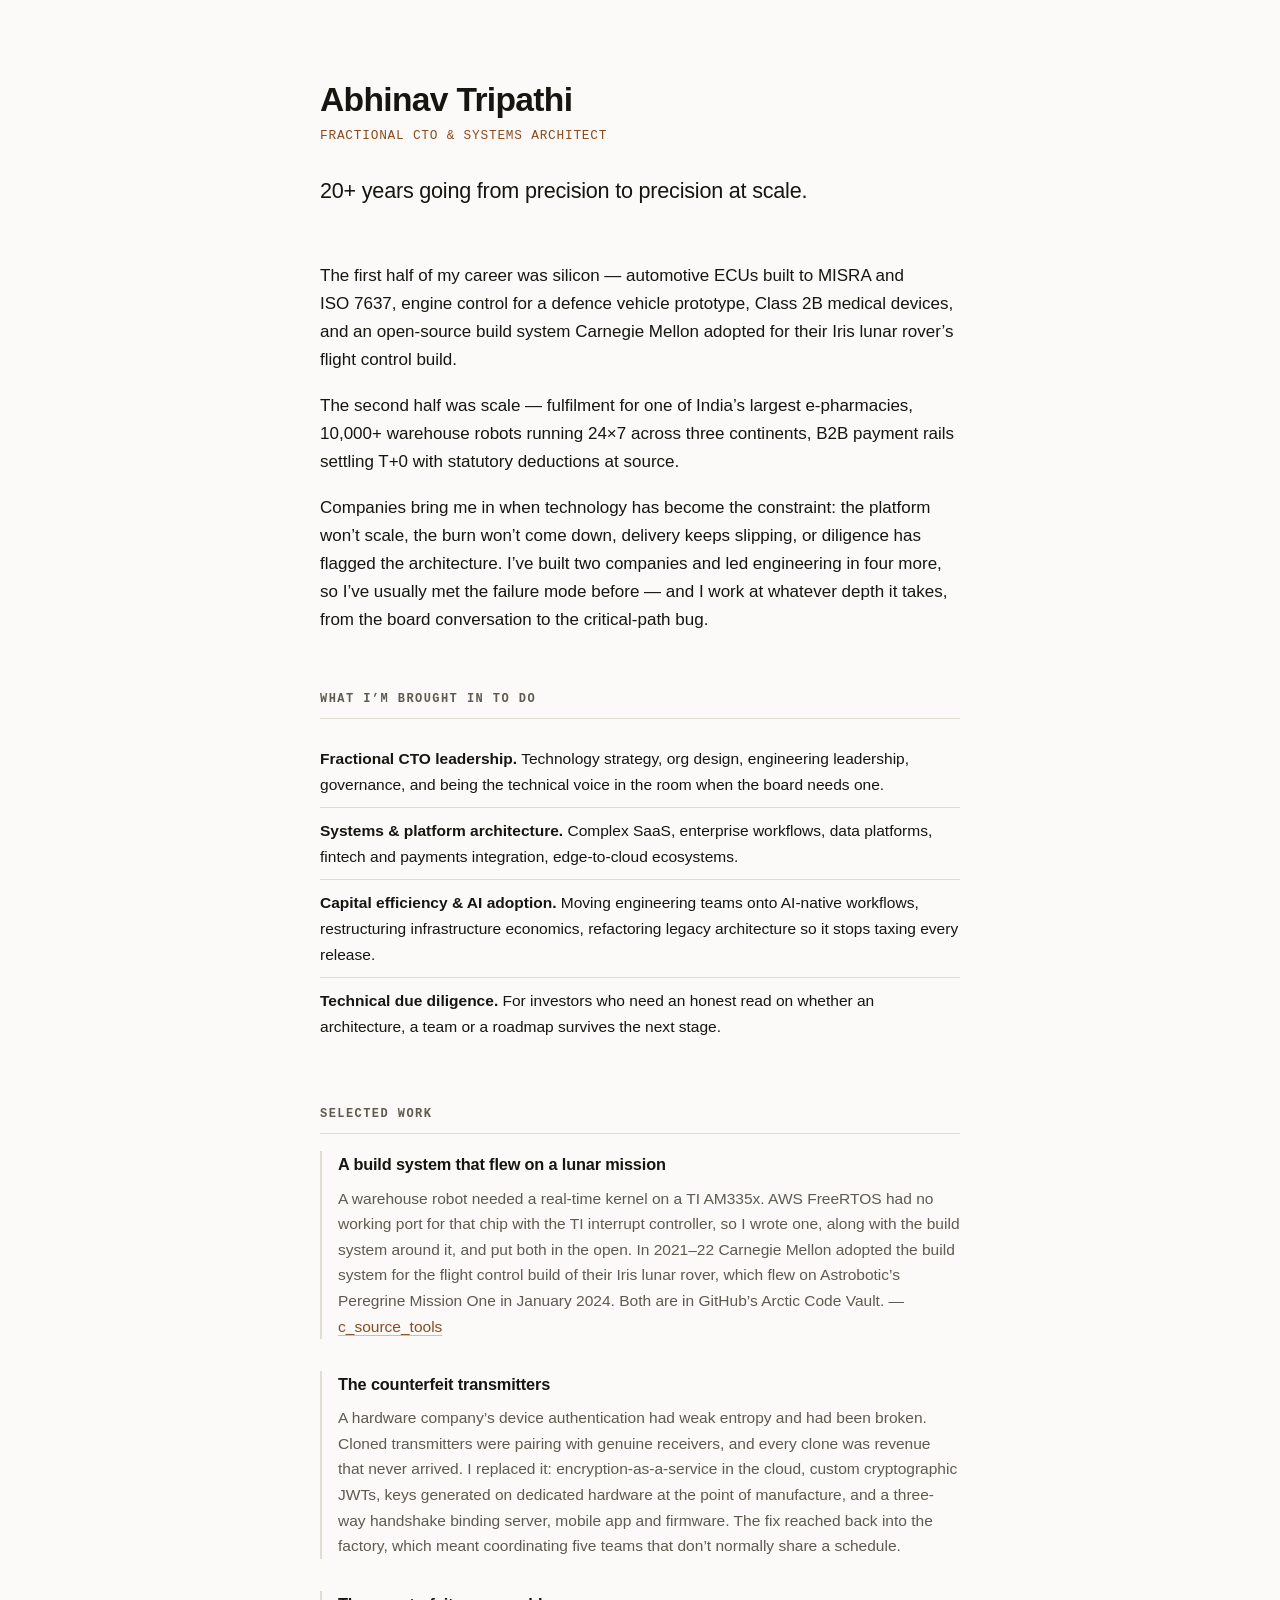
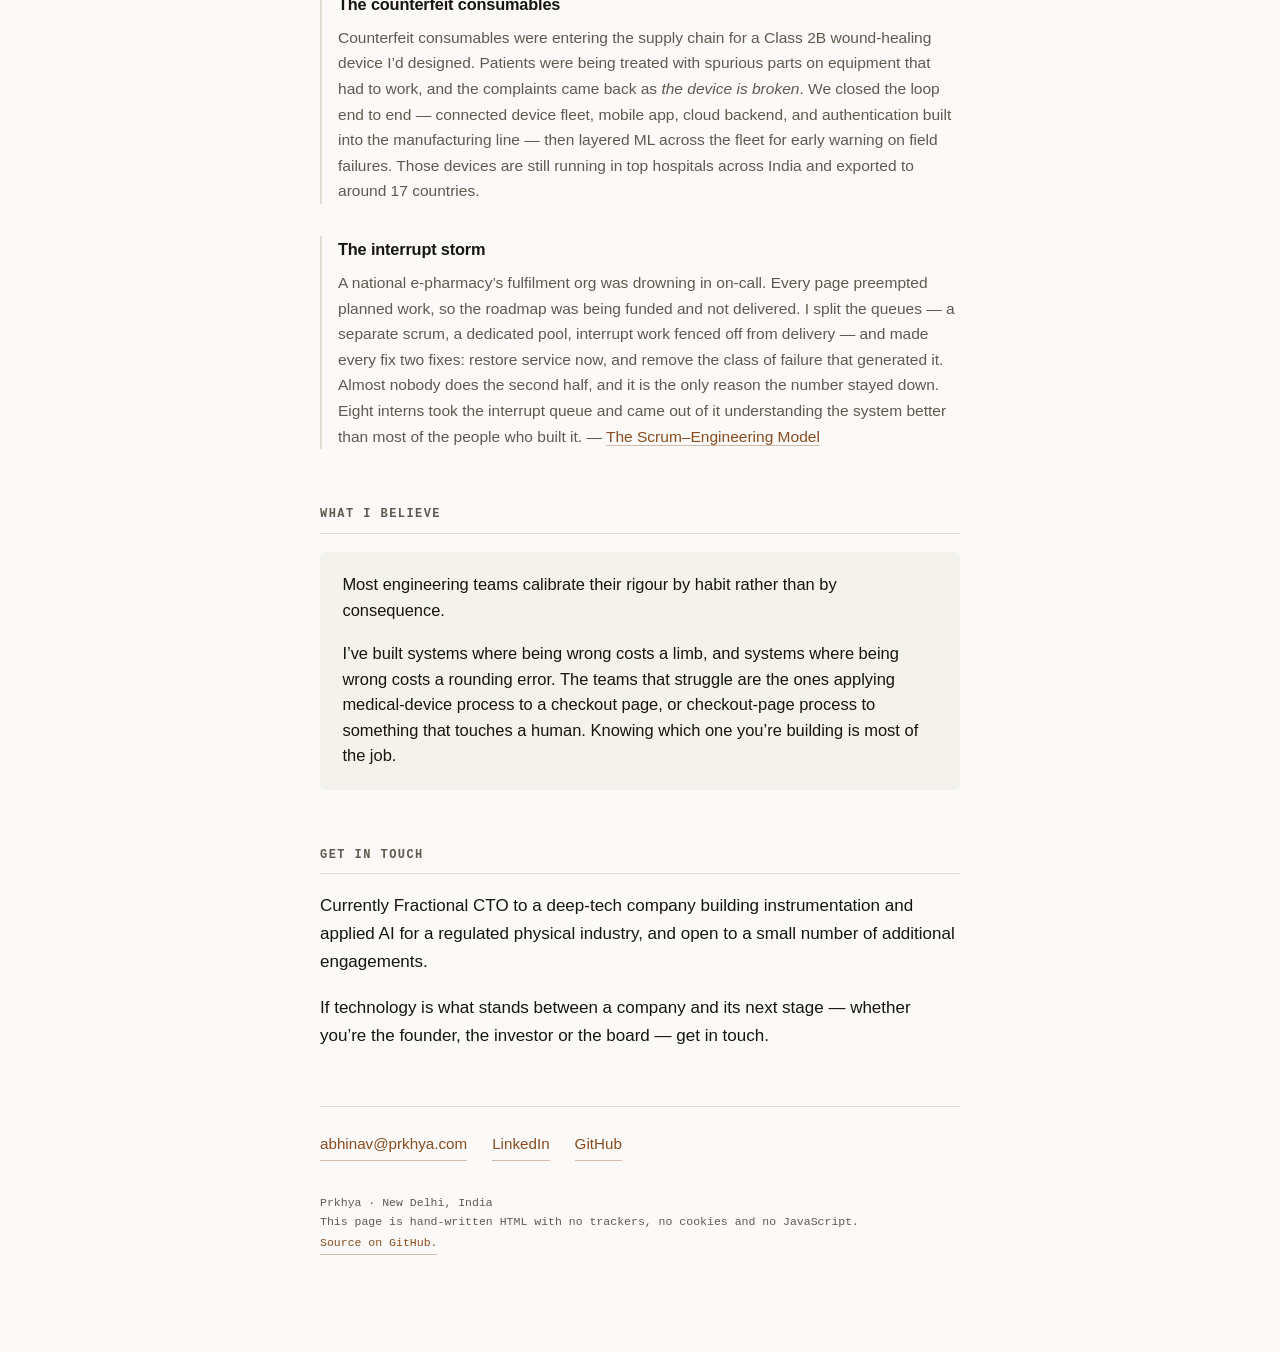
==== index.html @ 3cc96342 "prkhya.com" ====
<!doctype html>
<html lang="en">
<head>
<meta charset="utf-8">
<meta name="viewport" content="width=device-width, initial-scale=1">
<title>Abhinav Tripathi</title>
<meta name="description" content="Fractional CTO and systems architect. 20+ years from silicon to cloud — automotive ECUs and lunar flight software to fulfilment and payments at national scale.">
<meta property="og:title" content="Abhinav Tripathi — Fractional CTO &amp; Systems Architect">
<meta property="og:description" content="Fractional CTO and systems architect. 20+ years from silicon to cloud — automotive ECUs and lunar flight software to fulfilment and payments at national scale.">
<meta property="og:type" content="website">
<link rel="stylesheet" href="/style.css">
</head>
<body>
<div class="wrap">


  <header>
    <h1>Abhinav Tripathi</h1>
    <p class="role">Fractional CTO &amp; Systems Architect</p>
    <p class="lede">20+ years going from precision to precision at scale.</p>
  </header>

<p>The first half of my career was silicon — automotive ECUs built to MISRA and ISO 7637, engine control for a defence vehicle prototype, Class 2B medical devices, and an open-source build system Carnegie Mellon adopted for their Iris lunar rover’s flight control build.</p>
<p>The second half was scale — fulfilment for one of India’s largest e-pharmacies, 10,000+ warehouse robots running 24×7 across three continents, B2B payment rails settling T+0 with statutory deductions at source.</p>
<p>Companies bring me in when technology has become the constraint: the platform won’t scale, the burn won’t come down, delivery keeps slipping, or diligence has flagged the architecture. I’ve built two companies and led engineering in four more, so I’ve usually met the failure mode before — and I work at whatever depth it takes, from the board conversation to the critical-path bug.</p>
<h2 id="what-im-brought-in-to-do">What I’m brought in to do</h2>
<ul>
<li><strong>Fractional CTO leadership.</strong> Technology strategy, org design, engineering leadership, governance, and being the technical voice in the room when the board needs one.</li>
<li><strong>Systems &amp; platform architecture.</strong> Complex SaaS, enterprise workflows, data platforms, fintech and payments integration, edge-to-cloud ecosystems.</li>
<li><strong>Capital efficiency &amp; AI adoption.</strong> Moving engineering teams onto AI-native workflows, restructuring infrastructure economics, refactoring legacy architecture so it stops taxing every release.</li>
<li><strong>Technical due diligence.</strong> For investors who need an honest read on whether an architecture, a team or a roadmap survives the next stage.</li>
</ul>
<h2 id="selected-work">Selected work</h2>
<section id="a-build-system-that-flew-on-a-lunar-mission" class="story">
<h3>A build system that flew on a lunar mission</h3>
<p>A warehouse robot needed a real-time kernel on a TI AM335x. AWS FreeRTOS had no working port for that chip with the TI interrupt controller, so I wrote one, along with the build system around it, and put both in the open. In 2021–22 Carnegie Mellon adopted the build system for the flight control build of their Iris lunar rover, which flew on Astrobotic’s Peregrine Mission One in January 2024. Both are in GitHub’s Arctic Code Vault. — <a href="https://github.com/kryochronic/c_source_tools">c_source_tools</a></p>
</section>
<section id="the-counterfeit-transmitters" class="story">
<h3>The counterfeit transmitters</h3>
<p>A hardware company’s device authentication had weak entropy and had been broken. Cloned transmitters were pairing with genuine receivers, and every clone was revenue that never arrived. I replaced it: encryption-as-a-service in the cloud, custom cryptographic JWTs, keys generated on dedicated hardware at the point of manufacture, and a three-way handshake binding server, mobile app and firmware. The fix reached back into the factory, which meant coordinating five teams that don’t normally share a schedule.</p>
</section>
<section id="the-counterfeit-consumables" class="story">
<h3>The counterfeit consumables</h3>
<p>Counterfeit consumables were entering the supply chain for a Class 2B wound-healing device I’d designed. Patients were being treated with spurious parts on equipment that had to work, and the complaints came back as <em>the device is broken</em>. We closed the loop end to end — connected device fleet, mobile app, cloud backend, and authentication built into the manufacturing line — then layered ML across the fleet for early warning on field failures. Those devices are still running in top hospitals across India and exported to around 17 countries.</p>
</section>
<section id="the-interrupt-storm" class="story">
<h3>The interrupt storm</h3>
<p>A national e-pharmacy’s fulfilment org was drowning in on-call. Every page preempted planned work, so the roadmap was being funded and not delivered. I split the queues — a separate scrum, a dedicated pool, interrupt work fenced off from delivery — and made every fix two fixes: restore service now, and remove the class of failure that generated it. Almost nobody does the second half, and it is the only reason the number stayed down. Eight interns took the interrupt queue and came out of it understanding the system better than most of the people who built it. — <a href="/writing/scrum-engineering/">The Scrum–Engineering Model</a></p>
</section>
<h2 id="what-i-believe">What I believe</h2>
<div class="belief">
<p>Most engineering teams calibrate their rigour by habit rather than by consequence.</p>
<p>I’ve built systems where being wrong costs a limb, and systems where being wrong costs a rounding error. The teams that struggle are the ones applying medical-device process to a checkout page, or checkout-page process to something that touches a human. Knowing which one you’re building is most of the job.</p>
</div>
<h2 id="get-in-touch">Get in touch</h2>
<p>Currently Fractional CTO to a deep-tech company building instrumentation and applied AI for a regulated physical industry, and open to a small number of additional engagements.</p>
<p>If technology is what stands between a company and its next stage — whether you’re the founder, the investor or the board — get in touch.</p>


  <footer>
    <a href="mailto:abhinav@prkhya.com">abhinav@prkhya.com</a>
    <a href="https://linkedin.com/in/kryochronic">LinkedIn</a>
    <a href="https://github.com/kryochronic">GitHub</a>
    <p class="colophon">Prkhya · New Delhi, India<br>This page is hand-written HTML with no trackers, no cookies and no JavaScript. <a href="https://github.com/kryochronic">Source on GitHub.</a></p>
  </footer>

</div>
</body>
</html>
---- style.css ----
/* prkhya.com — shared theme
   One stylesheet for the whole site. Keep it that way. */

:root{
  --bg:#fbfaf8; --fg:#16150f; --muted:#5d5a4f; --rule:#e0ddd2;
  --accent:#8a4b1e; --card:#f4f2ec;
  --mono:ui-monospace,SFMono-Regular,"SF Mono",Menlo,Consolas,monospace;
  --sans:-apple-system,BlinkMacSystemFont,"Segoe UI",Inter,Roboto,Helvetica,Arial,sans-serif;
}
@media (prefers-color-scheme:dark){
  :root{ --bg:#131310; --fg:#eceae1; --muted:#9d998b; --rule:#2e2d26;
         --accent:#d99356; --card:#1b1a16; }
}

*{box-sizing:border-box}
html{-webkit-text-size-adjust:100%}
body{
  margin:0; background:var(--bg); color:var(--fg);
  font-family:var(--sans); font-size:17px; line-height:1.65;
  -webkit-font-smoothing:antialiased;
}
.wrap{max-width:44rem; margin:0 auto; padding:clamp(2.5rem,7vw,5rem) clamp(1.15rem,5vw,2rem) 5rem}

p{margin:0 0 1.1rem}
a{color:var(--accent); text-decoration:none; border-bottom:1px solid color-mix(in srgb,var(--accent) 35%,transparent)}
a:hover{border-bottom-color:var(--accent)}
.muted{color:var(--muted)}

/* ---------- home ---------- */

header{margin-bottom:3.5rem}
h1{font-size:clamp(1.6rem,4.5vw,2.1rem); line-height:1.2; margin:0 0 .3rem; letter-spacing:-.02em; font-weight:650}
.role{font-family:var(--mono); font-size:.8rem; letter-spacing:.06em; text-transform:uppercase; color:var(--accent); margin:0 0 1.8rem}
.lede{font-size:clamp(1.15rem,2.8vw,1.35rem); line-height:1.45; margin:0; letter-spacing:-.01em}

h2{
  font-family:var(--mono); font-size:.75rem; font-weight:600;
  letter-spacing:.12em; text-transform:uppercase; color:var(--muted);
  margin:3.5rem 0 1.1rem; padding-bottom:.5rem; border-bottom:1px solid var(--rule);
}

.tablewrap{overflow-x:auto; -webkit-overflow-scrolling:touch}
/* Markdown pipe tables need a header row; ours are empty by design. */
.tablewrap thead{display:none}
table{border-collapse:collapse; width:100%; font-size:.95rem; min-width:22rem}
td{padding:.62rem 0; border-bottom:1px solid var(--rule); vertical-align:baseline}
td:first-child{font-family:var(--mono); font-weight:600; white-space:nowrap; padding-right:1.4rem; color:var(--fg)}
tr:last-child td{border-bottom:none}

.story{margin:0 0 2rem; padding-left:1rem; border-left:2px solid var(--rule)}
.story h3{font-size:1.02rem; margin:0 0 .45rem; font-weight:650; letter-spacing:-.01em}
.story p{margin:0; color:var(--muted); font-size:.97rem}

ul{margin:0; padding:0; list-style:none}
ul li{padding:.62rem 0; border-bottom:1px solid var(--rule); font-size:.97rem}
ul li:last-child{border-bottom:none}
ul li b{font-weight:650}

.belief{background:var(--card); border-radius:5px; padding:1.3rem 1.4rem; font-size:1.03rem; line-height:1.55}
.belief p:last-child{margin-bottom:0}

/* ---------- articles ---------- */

.backlink{
  display:inline-block; font-family:var(--mono); font-size:.75rem;
  letter-spacing:.08em; text-transform:uppercase; border:0;
  color:var(--muted); margin-bottom:2.5rem;
}
.backlink:hover{color:var(--accent); border:0}

.article h1{margin-bottom:.7rem; font-size:clamp(1.5rem,4vw,1.95rem)}
.post-meta{
  font-family:var(--mono); font-size:.75rem; letter-spacing:.06em;
  text-transform:uppercase; color:var(--muted); margin:0 0 2.5rem;
}
.article .lede{margin-bottom:2.2rem; color:var(--muted)}

/* inside an article, h2/h3 are real subheadings, not section rules */
.article h2{
  font-family:var(--sans); font-size:1.18rem; font-weight:650;
  letter-spacing:-.01em; text-transform:none; color:var(--fg);
  margin:2.6rem 0 .8rem; padding:0; border:0;
}
.article h3{font-size:1.02rem; font-weight:650; margin:2rem 0 .6rem; letter-spacing:-.01em}

.article ul{margin:0 0 1.1rem; padding-left:1.15rem; list-style:disc}
.article ul li{padding:.2rem 0; border:0; font-size:1rem}
.article ol{margin:0 0 1.1rem; padding-left:1.3rem}
.article ol li{padding:.2rem 0}

blockquote{
  margin:1.6rem 0; padding:.2rem 0 .2rem 1.1rem;
  border-left:2px solid var(--accent); color:var(--muted);
}
blockquote p:last-child{margin-bottom:0}

code{font-family:var(--mono); font-size:.88em; background:var(--card); padding:.12em .35em; border-radius:3px}
pre{
  background:var(--card); padding:1rem 1.1rem; border-radius:5px;
  overflow-x:auto; font-size:.85rem; line-height:1.55; margin:1.4rem 0;
}
pre code{background:none; padding:0; font-size:inherit}

hr{border:0; border-top:1px solid var(--rule); margin:2.6rem 0}

/* ---------- post list ---------- */

.postlist{margin:0; padding:0; list-style:none}
.postlist li{padding:1.3rem 0; border-bottom:1px solid var(--rule); font-size:1rem}
.postlist li:last-child{border-bottom:none}
.postlist a{font-size:1.08rem; font-weight:650; border:0; letter-spacing:-.01em}
.postlist a:hover{border-bottom:1px solid var(--accent)}
.postlist .date{
  display:block; font-family:var(--mono); font-size:.72rem;
  letter-spacing:.06em; text-transform:uppercase; color:var(--muted); margin-bottom:.3rem;
}
.postlist .blurb{display:block; color:var(--muted); font-size:.95rem; margin-top:.35rem}

/* ---------- series ---------- */

.part-label{
  font-family:var(--mono); font-size:.75rem; font-weight:600;
  letter-spacing:.12em; text-transform:uppercase; color:var(--accent);
  margin:0 0 .6rem;
}

.epigraph{
  margin:0 0 2.2rem; padding-left:1.1rem;
  border-left:2px solid var(--accent);
  font-size:1.08rem; font-style:italic; color:var(--muted); line-height:1.5;
}

.series-nav{
  display:flex; flex-wrap:wrap; gap:1rem; justify-content:space-between;
  margin-top:3.5rem; padding-top:1.4rem; border-top:1px solid var(--rule);
  font-size:.95rem;
}
.series-nav a{border:0}
.series-nav a:hover{border-bottom:1px solid var(--accent)}
.series-nav .prev::before{content:"← "}
.series-nav .next::after{content:" →"}

.series-toc{margin:0 0 2rem; padding:0; list-style:none}
.series-toc li{padding:.9rem 0; border-bottom:1px solid var(--rule); font-size:1rem}
.series-toc li:last-child{border-bottom:none}
.series-toc a{font-size:1.06rem; font-weight:650; border:0; letter-spacing:-.01em}
.series-toc a:hover{border-bottom:1px solid var(--accent)}
.series-toc .part{
  display:block; font-family:var(--mono); font-size:.72rem;
  letter-spacing:.08em; text-transform:uppercase; color:var(--muted); margin-bottom:.25rem;
}
.series-toc .blurb{display:block; color:var(--muted); font-size:.94rem; margin-top:.3rem}

/* ---------- figures ---------- */

figure{margin:2rem 0}
figure img{width:100%; height:auto; border:1px solid var(--rule); border-radius:4px; display:block}
figcaption{
  font-size:.84rem; color:var(--muted); margin-top:.6rem; line-height:1.5;
}
/* Charts rebuilt from synthetic data MUST carry this. Non-negotiable. */
figcaption .reconstruction{font-family:var(--mono); font-size:.75rem; text-transform:uppercase; letter-spacing:.06em}

/* ---------- footnotes ---------- */

/* Hand-written markers are <sup><a>; pandoc emits <a class="footnote-ref"><sup>.
   Style both so either authoring route looks the same. */
sup a, a.footnote-ref{
  border:0; font-weight:650; padding:0 .1em; line-height:0;
}
sup a{font-size:.72em; vertical-align:super}
a.footnote-ref sup{font-size:.72em; vertical-align:super}
sup a:hover, a.footnote-ref:hover{border:0; text-decoration:underline}
[id^="fn"]{scroll-margin-top:2rem}

/* Works for hand-written <ol class="footnotes"> and for pandoc's
   <section class="footnotes"><hr><ol>…  — same result either way. */
.footnotes{margin:3.5rem 0 0; padding-top:1.4rem; border-top:1px solid var(--rule)}
.footnotes hr{display:none}
ol.footnotes,
.footnotes ol{counter-reset:fn; list-style:none; padding-left:0; margin:0}
ol.footnotes > li,
.footnotes ol > li{
  position:relative; padding:0 0 .9rem 2rem; border:0;
  font-size:.92rem; line-height:1.55; color:var(--muted);
}
ol.footnotes > li::before,
.footnotes ol > li::before{
  counter-increment:fn; content:counter(fn);
  position:absolute; left:0; top:.05rem;
  font-family:var(--mono); font-size:.75rem; color:var(--accent);
}
.footnotes li p{margin:0 0 .5rem}
.footnotes li p:last-child{margin-bottom:0}
.fnback, .footnote-back{border:0; margin-left:.35rem; font-size:.85em}
.fnback:hover, .footnote-back:hover{border:0}

/* ---------- footer ---------- */

footer{margin-top:3.5rem; padding-top:1.4rem; border-top:1px solid var(--rule); font-size:.95rem}
footer a{margin-right:1.3rem; display:inline-block; line-height:2}
.colophon{font-family:var(--mono); font-size:.72rem; color:var(--muted); margin-top:2rem; border:0}
.colophon a{margin-right:0}
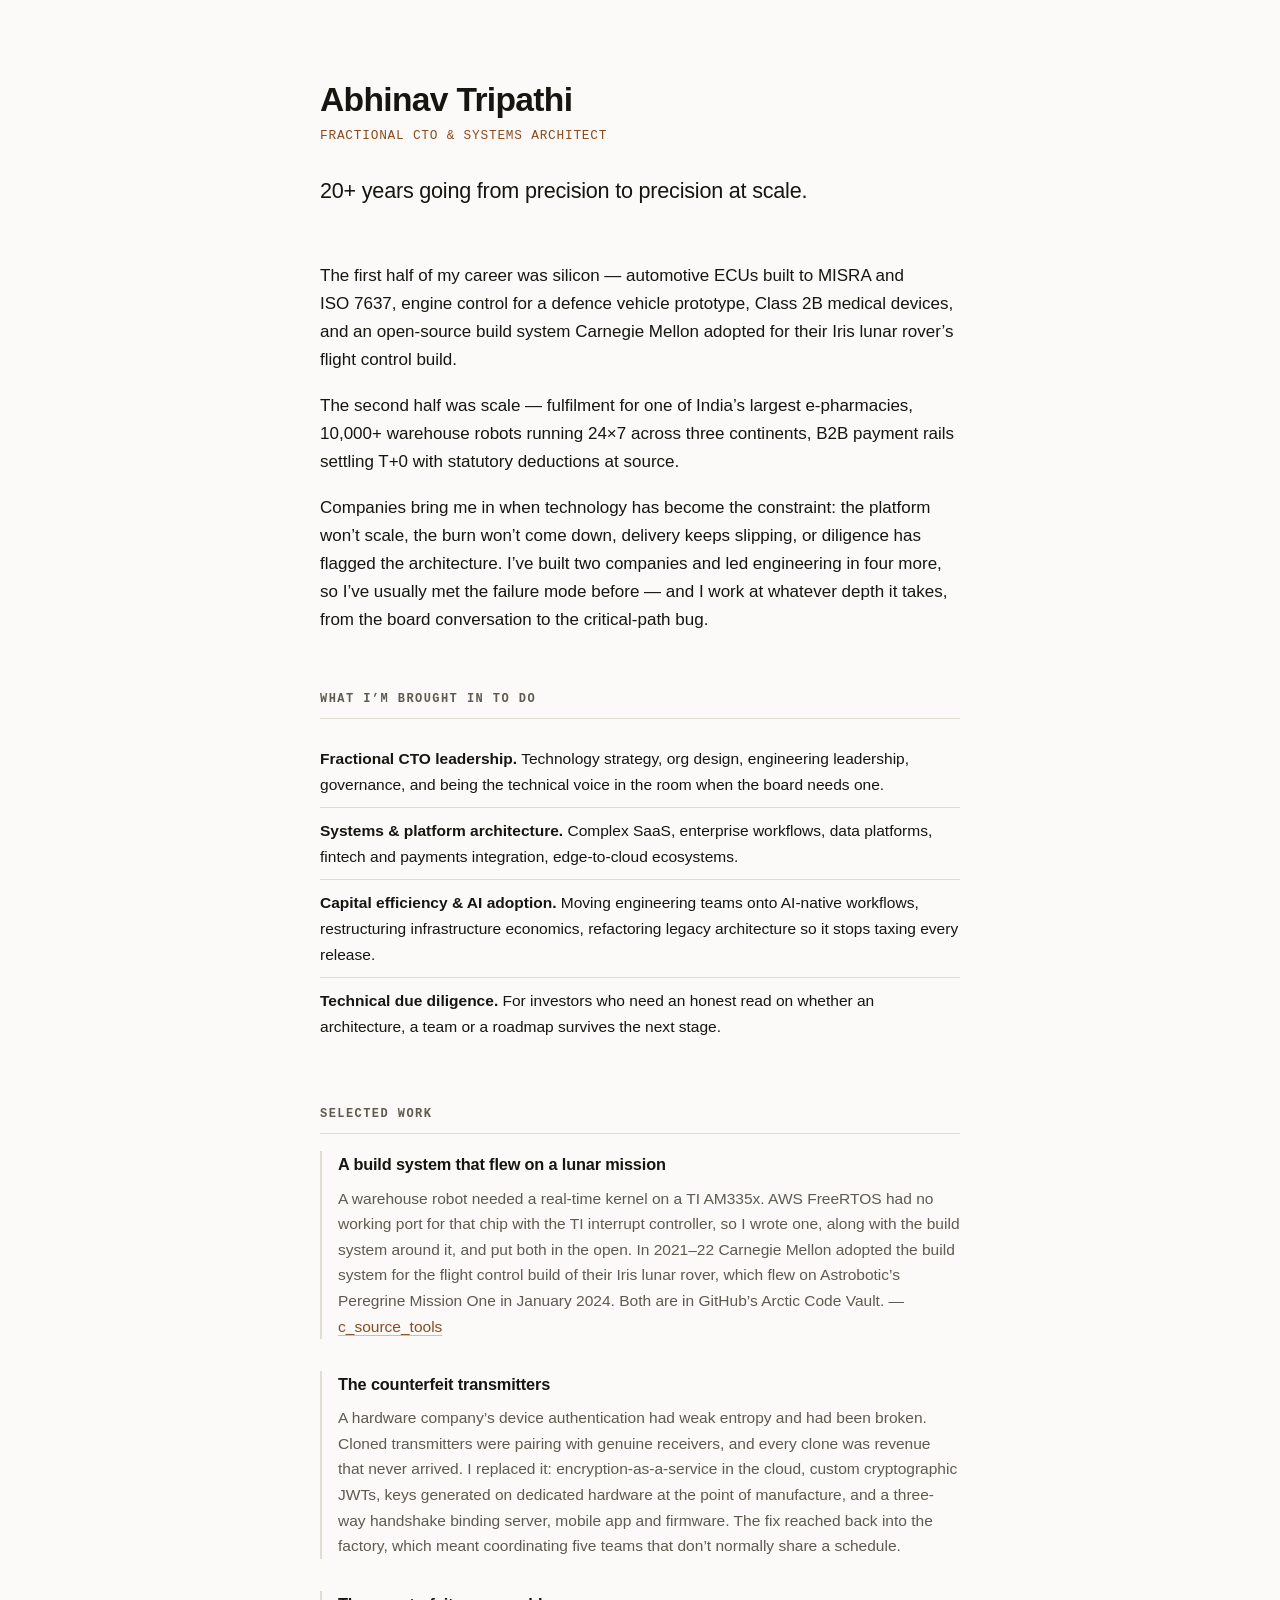
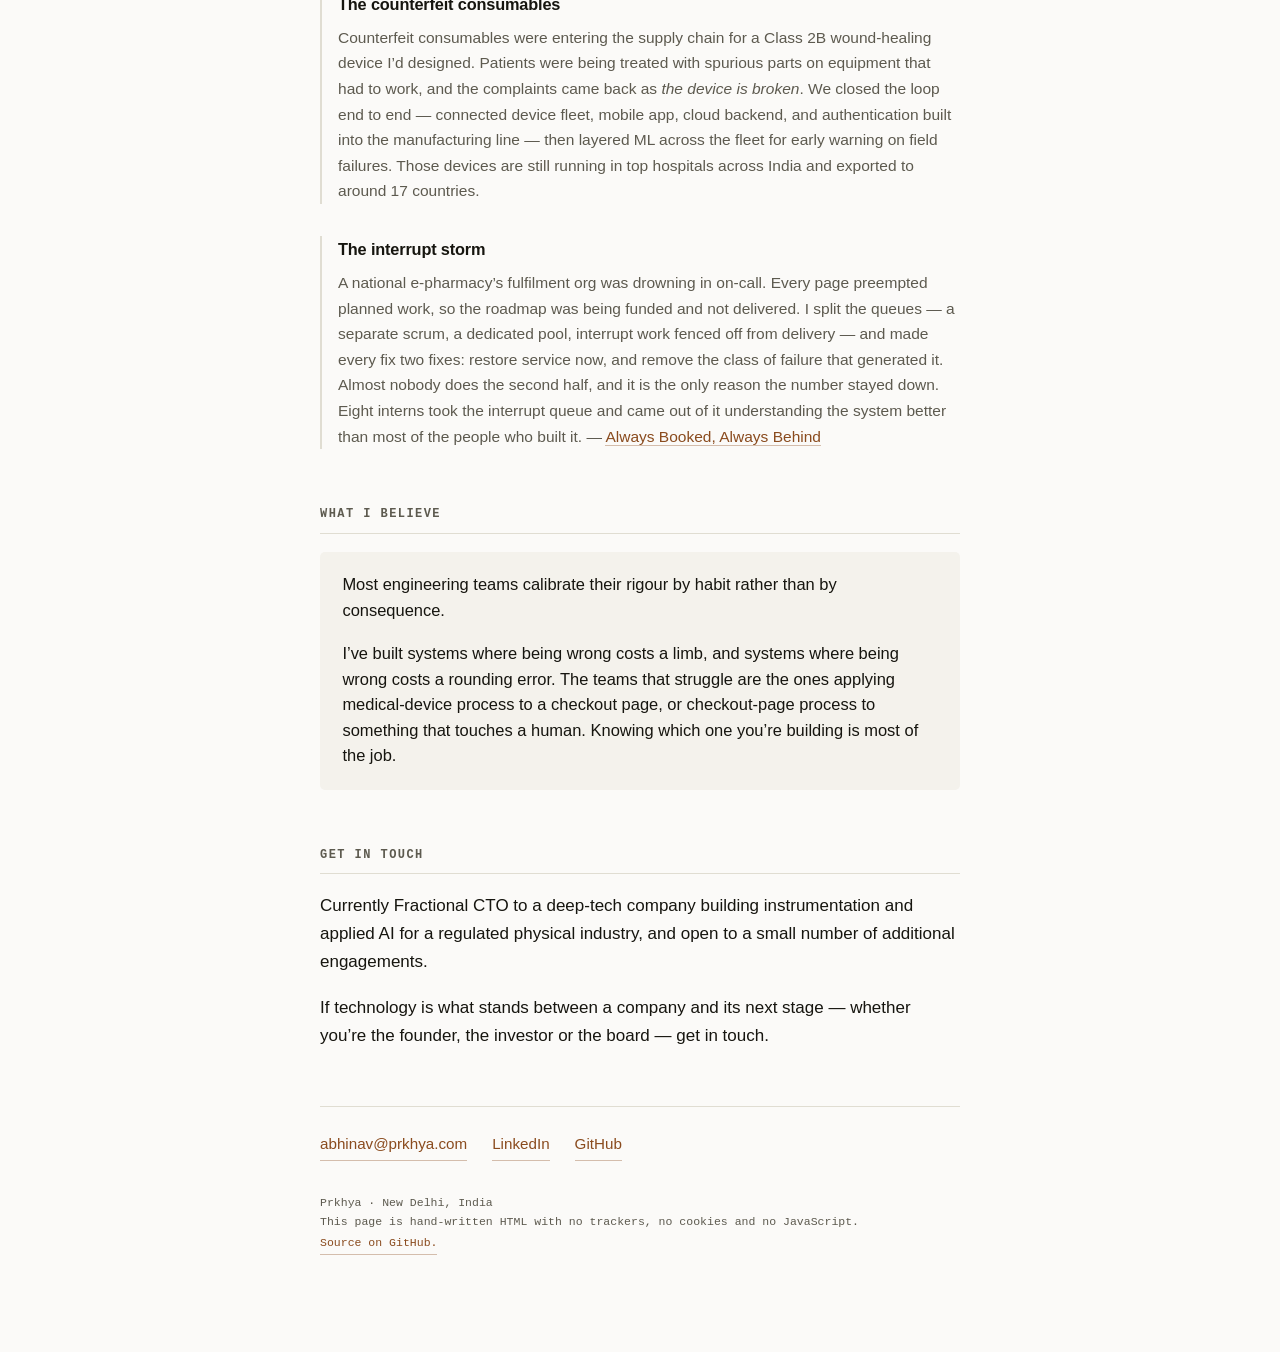
==== commit 19ff0a13: "Fix the series title." ====
--- a/index.html
+++ b/index.html
@@ -45,7 +45,7 @@
 </section>
 <section id="the-interrupt-storm" class="story">
 <h3>The interrupt storm</h3>
-<p>A national e-pharmacy’s fulfilment org was drowning in on-call. Every page preempted planned work, so the roadmap was being funded and not delivered. I split the queues — a separate scrum, a dedicated pool, interrupt work fenced off from delivery — and made every fix two fixes: restore service now, and remove the class of failure that generated it. Almost nobody does the second half, and it is the only reason the number stayed down. Eight interns took the interrupt queue and came out of it understanding the system better than most of the people who built it. — <a href="/writing/scrum-engineering/">The Scrum–Engineering Model</a></p>
+<p>A national e-pharmacy’s fulfilment org was drowning in on-call. Every page preempted planned work, so the roadmap was being funded and not delivered. I split the queues — a separate scrum, a dedicated pool, interrupt work fenced off from delivery — and made every fix two fixes: restore service now, and remove the class of failure that generated it. Almost nobody does the second half, and it is the only reason the number stayed down. Eight interns took the interrupt queue and came out of it understanding the system better than most of the people who built it. — <a href="/writing/scrum-engineering/">Always Booked, Always Behind</a></p>
 </section>
 <h2 id="what-i-believe">What I believe</h2>
 <div class="belief">
--- a/style.css
+++ b/style.css
@@ -13,6 +13,7 @@
 }
 
 *{box-sizing:border-box}
+img{max-width:100%; height:auto}
 html{-webkit-text-size-adjust:100%}
 body{
   margin:0; background:var(--bg); color:var(--fg);
@@ -42,10 +43,12 @@
 .tablewrap{overflow-x:auto; -webkit-overflow-scrolling:touch}
 /* Markdown pipe tables need a header row; ours are empty by design. */
 .tablewrap thead{display:none}
-table{border-collapse:collapse; width:100%; font-size:.95rem; min-width:22rem}
+table{border-collapse:collapse; width:100%; font-size:.95rem; min-width:22rem; margin:0 0 1.4rem}
 td{padding:.62rem 0; border-bottom:1px solid var(--rule); vertical-align:baseline}
 td:first-child{font-family:var(--mono); font-weight:600; white-space:nowrap; padding-right:1.4rem; color:var(--fg)}
 tr:last-child td{border-bottom:none}
+th{padding:.62rem 0; border-bottom:1px solid var(--rule); font-weight:650; vertical-align:baseline}
+th + th, td + td{padding-left:1.4rem}
 
 .story{margin:0 0 2rem; padding-left:1rem; border-left:2px solid var(--rule)}
 .story h3{font-size:1.02rem; margin:0 0 .45rem; font-weight:650; letter-spacing:-.01em}
@@ -153,8 +156,8 @@
 
 /* ---------- figures ---------- */
 
-figure{margin:2rem 0}
-figure img{width:100%; height:auto; border:1px solid var(--rule); border-radius:4px; display:block}
+figure{margin:2rem 0; text-align:center}
+figure img{width:100%; max-width:90%; height:auto; border:1px solid var(--rule); border-radius:4px; display:block; margin:0 auto}
 figcaption{
   font-size:.84rem; color:var(--muted); margin-top:.6rem; line-height:1.5;
 }
